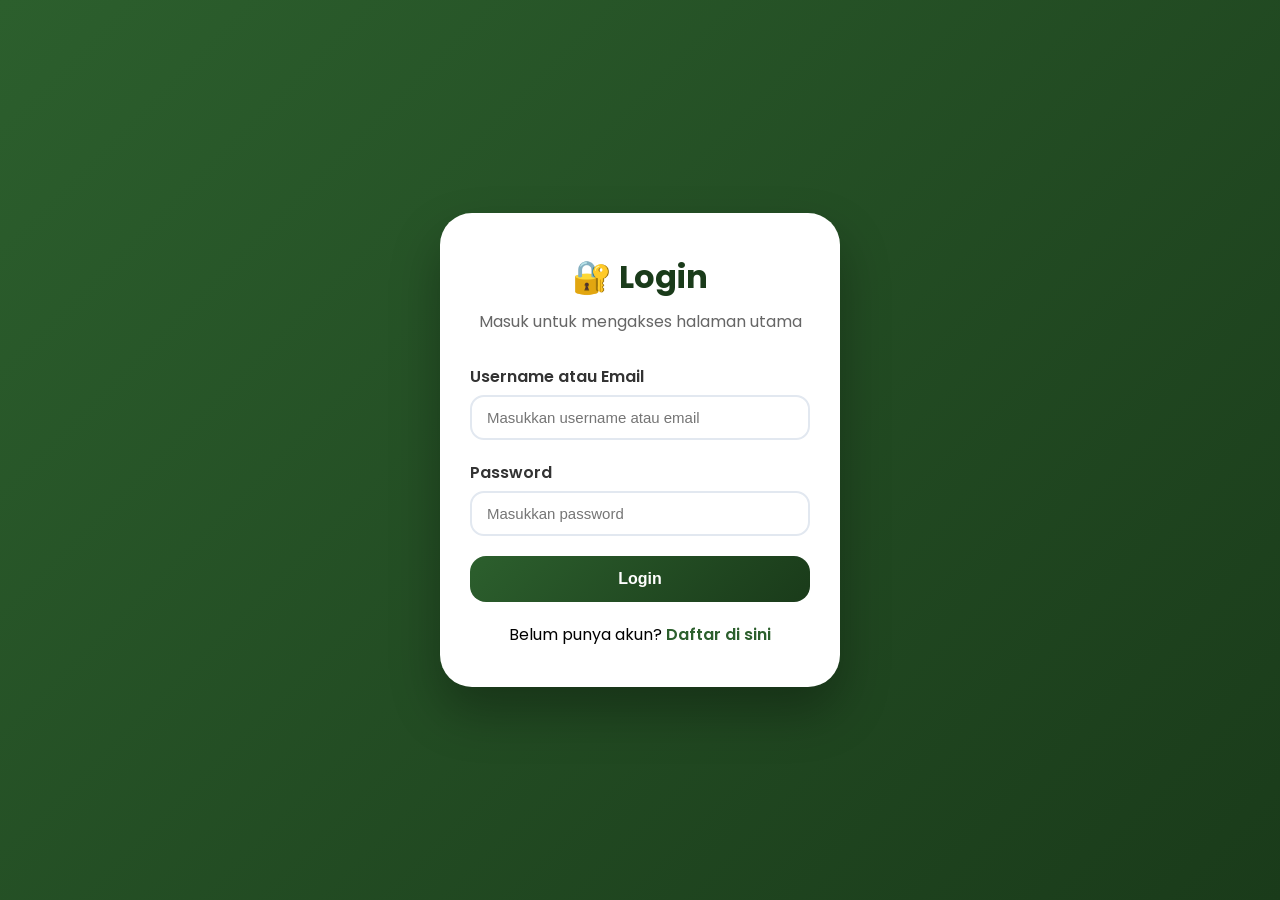
==== index.html @ 548db0e6 "Update index.html" ====
<!DOCTYPE html>
<html lang="id">
<head>
    <meta charset="UTF-8">
    <meta name="viewport" content="width=device-width, initial-scale=1.0">
    <title>UMKM Desa Depok</title>
    <link href="https://fonts.googleapis.com/css2?family=Poppins:wght@400;500;600;700&display=swap" rel="stylesheet">
    <link rel="stylesheet" href="https://cdnjs.cloudflare.com/ajax/libs/font-awesome/6.5.1/css/all.min.css">
    <style>
        * { margin:0; padding:0; box-sizing:border-box; }
        body { font-family:'Poppins',sans-serif; background:#f0f4f8; }
        .navbar { background:white; padding:15px 5%; display:flex; justify-content:space-between; align-items:center; flex-wrap:wrap; gap:15px; box-shadow:0 2px 10px rgba(0,0,0,0.05); }
        .logo { display:flex; align-items:center; gap:10px; }
        .logo-icon { background:linear-gradient(135deg,#2c5f2d,#1a3b1a); width:45px; height:45px; border-radius:12px; display:flex; align-items:center; justify-content:center; color:white; font-size:24px; }
        .logo-text h2 { font-size:1.2em; color:#2c5f2d; }
        .logo-text p { font-size:0.7em; color:#666; }
        .nav-links { display:flex; gap:20px; align-items:center; flex-wrap:wrap; }
        .nav-links a { text-decoration:none; color:#333; font-weight:500; transition:0.3s; padding-bottom:5px; }
        .nav-links a:hover { color:#2c5f2d; }
        .nav-links a.active { color:#2c5f2d; font-weight:600; border-bottom:3px solid #2c5f2d; }
        .btn-outline { border:2px solid #2c5f2d; padding:8px 20px; border-radius:25px; background:transparent; }
        .btn-outline:hover { background:#2c5f2d; color:white !important; }
        .btn-logout-user { background:#f44336; color:white !important; padding:8px 20px; border-radius:25px; border:none; cursor:pointer; font-weight:500; }
        .btn-logout-user:hover { background:#d32f2f; }
        .user-name { font-size:15px; color:#2c5f2d; font-weight:600; display:inline-flex; align-items:center; gap:8px; }
        .btn-login-user { border:2px solid #2196f3; padding:8px 20px; border-radius:25px; background:transparent; color:#2196f3; cursor:pointer; font-weight:500; }
        .btn-login-user:hover { background:#2196f3; color:white; }
        .btn-register-user { background:#2196f3; padding:8px 20px; border-radius:25px; color:white; cursor:pointer; font-weight:500; border:none; }
        .btn-register-user:hover { background:#1976d2; }
        .hero { background:linear-gradient(135deg,#2c5f2d,#1a3b1a); color:white; padding:50px 5%; text-align:center; }
        .hero h1 { font-size:2em; margin-bottom:15px; }
        .hero-stats { display:flex; justify-content:center; gap:50px; margin-top:30px; flex-wrap:wrap; }
        .stat-number { font-size:2em; font-weight:700; }
        .container { max-width:1200px; margin:0 auto; padding:40px 5%; }
        .search-section { background:white; border-radius:20px; padding:25px; box-shadow:0 5px 15px rgba(0,0,0,0.05); margin-top:-30px; position:relative; z-index:10; }
        .search-form { display:flex; gap:15px; flex-wrap:wrap; }
        .search-wrapper { flex:3; position:relative; }
        .search-wrapper i { position:absolute; left:15px; top:50%; transform:translateY(-50%); color:#999; }
        .search-wrapper input { width:100%; padding:14px 15px 14px 45px; border:2px solid #e0e0e0; border-radius:12px; font-size:16px; }
        .btn-search { background:linear-gradient(135deg,#2c5f2d,#1a3b1a); color:white; padding:14px 35px; border:none; border-radius:12px; font-weight:600; cursor:pointer; }
        .section-title { text-align:center; margin:40px 0 30px; }
        .section-title .badge { background:#e8f5e9; color:#2c5f2d; padding:5px 15px; border-radius:20px; display:inline-block; margin-bottom:15px; }
        .product-grid { display:grid; grid-template-columns:repeat(auto-fill,minmax(300px,1fr)); gap:25px; }
        .product-card { background:white; border-radius:20px; overflow:hidden; box-shadow:0 5px 15px rgba(0,0,0,0.08); transition:0.3s; }
        .product-card:hover { transform:translateY(-5px); box-shadow:0 10px 25px rgba(0,0,0,0.1); }
        .product-image { width:100%; display:flex; align-items:center; justify-content:center; background:#f5f5f5; overflow:hidden; }
        .product-image img { width:100%; height:auto; display:block; }
        .product-image .no-image { width:100%; height:200px; display:flex; align-items:center; justify-content:center; font-size:64px; color:#ccc; background:#f5f5f5; }
        .product-info { padding:20px; }
        .product-info h3 { font-size:1.2em; color:#1a3b1a; }
        .price { font-size:1.4em; color:#2c5f2d; font-weight:700; margin:10px 0; }
        .description { color:#666; font-size:0.85em; margin:10px 0; line-height:1.5; display:-webkit-box; -webkit-line-clamp:3; -webkit-box-orient:vertical; overflow:hidden; }
        .umkm-name, .contact { font-size:0.85em; margin:5px 0; display:flex; align-items:center; gap:5px; }
        .category-tag { display:inline-block; background:#e8f5e9; color:#2c5f2d; padding:4px 10px; border-radius:20px; font-size:0.7em; margin-top:10px; }
        .whatsapp-btn { display:inline-flex; align-items:center; gap:8px; background:#25D366; color:white; padding:8px 18px; border-radius:30px; text-decoration:none; margin-top:12px; font-size:0.85em; font-weight:600; transition:0.3s; }
        .whatsapp-btn:hover { background:#128C7E; transform:scale(1.03); }
        .footer { background:#1a1a2e; color:white; text-align:center; padding:30px 5% 15px; margin-top:50px; }
        @media (max-width:768px){ .hero h1 { font-size:1.3em; } .search-form { flex-direction:column; } }
    </style>
</head>
<body>
    <nav class="navbar">
        <div class="logo">
            <div class="logo-icon">🏪</div>
            <div class="logo-text">
                <h2>UMKM Desa Depok</h2>
                <p>Kec. Kandeman - Kab. Batang</p>
            </div>
        </div>
        <div class="nav-links">
            <a href="beranda.html" class="active">Beranda</a>
            <a href="tentang.html">Tentang</a>
            <a href="kontak.html">Kontak</a>
            <a href="login.html" class="btn-outline"><i class="fas fa-lock"></i> Login Admin</a>
            <!-- User Login/Daftar akan muncul di sini (untuk navigasi manual) -->
            <div id="userNav" style="display:inline-flex;align-items:center;gap:10px;"></div>
        </div>
    </nav>

    <section class="hero">
        <h1>Selamat Datang di Sistem Informasi Pemasaran UMKM Berbasis Website</h1>
        <div class="hero-stats">
            <div class="stat-item"><div class="stat-number" id="totalProducts">0</div><div>Produk</div></div>
            <div class="stat-item"><div class="stat-number" id="totalUMKM">0</div><div>UMKM</div></div>
            <div class="stat-item"><div class="stat-number" id="totalCategories">0</div><div>Kategori</div></div>
        </div>
    </section>

    <div class="container">
        <div class="search-section">
            <form class="search-form" id="searchForm">
                <div class="search-wrapper"><i class="fas fa-search"></i><input type="text" id="searchInput" placeholder="Cari produk..."></div>
                <button type="submit" class="btn-search"><i class="fas fa-search"></i> Cari Produk</button>
            </form>
        </div>
        <div class="section-title"><span class="badge"><i class="fas fa-fire"></i> Menu Pilihan</span><h2>Produk Kuliner UMKM Desa Depok</h2></div>
        <div class="product-grid" id="productGrid"></div>
    </div>

    <footer class="footer">
        <p>&copy; 2026 Sistem Informasi Pemasaran UMKM Desa Depok | Kecamatan Kandeman | Kabupaten Batang</p>
        <p style="margin-top:10px;"><i class="fas fa-phone"></i> 0857-4871-0963 | <i class="fas fa-envelope"></i> umkm@desadepok.id</p>
    </footer>

    <script>
        // ============================================
        // CEK LOGIN (WAJIB)
        // ============================================
        const userData = localStorage.getItem('userLoggedIn');
        if (!userData) {
            // Belum login -> langsung redirect ke login
            window.location.href = 'user_login.html';
        }

        // ============================================
        // TAMPILKAN NAVBAR USER (Login/Daftar atau Logout)
        // ============================================
        function showUserNav() {
            const userNav = document.getElementById('userNav');
            const isLoggedIn = localStorage.getItem('userLoggedIn');
            
            if (isLoggedIn) {
                try {
                    const user = JSON.parse(isLoggedIn);
                    userNav.innerHTML = `
                        <span class="user-name"><i class="fas fa-user-circle"></i> ${user.fullname || user.username || 'User'}</span>
                        <button onclick="logoutUser()" class="btn-logout-user"><i class="fas fa-sign-out-alt"></i> Logout</button>
                    `;
                } catch(e) {
                    // Jika data rusak, redirect ke login
                    window.location.href = 'user_login.html';
                }
            } else {
                // Belum login -> tampilkan tombol Login dan Daftar
                userNav.innerHTML = `
                    <a href="user_login.html" class="btn-login-user"><i class="fas fa-sign-in-alt"></i> Login</a>
                    <a href="user_register.html" class="btn-register-user"><i class="fas fa-user-plus"></i> Daftar</a>
                `;
            }
        }

        function logoutUser() {
            localStorage.removeItem('userLoggedIn');
            window.location.href = 'user_login.html';
        }

        showUserNav();

        // ============================================
        // DATA PRODUK
        // ============================================
        let products = [];
        let umkmList = [];

        function loadData() {
            try {
                const stored = localStorage.getItem('umkm_products');
                products = stored ? JSON.parse(stored) : [];
            } catch(e) { products = []; }
            try {
                const storedUmkm = localStorage.getItem('umkm_list');
                umkmList = storedUmkm ? JSON.parse(storedUmkm) : [];
            } catch(e) { umkmList = []; }
            updateStats();
            displayProducts(products);
        }

        function updateStats() {
            document.getElementById('totalProducts').innerText = products.length;
            document.getElementById('totalUMKM').innerText = umkmList.length;
            const uniqueCat = new Set(products.map(p => p.category_name)).size;
            document.getElementById('totalCategories').innerText = uniqueCat;
        }

        function displayProducts(data) {
            const grid = document.getElementById('productGrid');
            if (!data || data.length===0) {
                grid.innerHTML = `<div style="text-align:center;padding:50px;background:white;border-radius:20px;grid-column:1/-1;"><i class="fas fa-box-open" style="font-size:60px;color:#ccc;margin-bottom:20px;"></i><h3>Belum ada produk</h3><p>Silakan tambahkan produk melalui admin.</p></div>`;
                return;
            }
            grid.innerHTML = data.map(p => {
                const hasImage = p.image && p.image.length>10 && p.image!=='📦';
                let waLink = '#';
                if (p.contact) {
                    const clean = p.contact.replace(/\D/g,'');
                    const final = clean.startsWith('62') ? clean : '62'+clean;
                    waLink = `https://wa.me/${final}?text=${encodeURIComponent('Halo, saya mau pesan '+p.name)}`;
                }
                return `<div class="product-card">
                    <div class="product-image">${hasImage ? `<img src="${p.image}" alt="${p.name}" onerror="this.parentElement.innerHTML='<div class=\\'no-image\\'>${p.icon||'📦'}</div>'">` : `<div class="no-image">${p.icon||'📦'}</div>`}</div>
                    <div class="product-info">
                        <h3>${p.name}</h3>
                        <div class="price">Rp ${(p.price||0).toLocaleString('id-ID')}</div>
                        <div class="description">${p.description||'Deskripsi tidak tersedia'}</div>
                        <div class="umkm-name"><i class="fas fa-store"></i> ${p.umkm_name||'-'}</div>
                        <div class="contact"><i class="fab fa-whatsapp"></i> ${p.contact||'-'}</div>
                        <div class="category-tag"><i class="fas fa-tag"></i> ${p.category_name||'Umum'}</div>
                        ${p.contact ? `<a href="${waLink}" target="_blank" class="whatsapp-btn"><i class="fab fa-whatsapp"></i> Pesan Sekarang</a>` : ''}
                    </div>
                </div>`;
            }).join('');
        }

        function filterProducts() {
            const s = document.getElementById('searchInput').value.toLowerCase().trim();
            if (!s) { displayProducts(products); return; }
            const filtered = products.filter(p => (p.name||'').toLowerCase().includes(s) || (p.umkm_name||'').toLowerCase().includes(s) || (p.description||'').toLowerCase().includes(s));
            displayProducts(filtered);
        }

        document.getElementById('searchForm').addEventListener('submit', e => { e.preventDefault(); filterProducts(); });
        document.getElementById('searchInput').addEventListener('input', filterProducts);

        loadData();

        window.addEventListener('storage', function(e) {
            if (e.key === 'umkm_products' || e.key === 'umkm_list') loadData();
            if (e.key === 'userLoggedIn') {
                showUserNav();
                if (!e.newValue) window.location.href = 'user_login.html';
            }
        });
        console.log('✅ index.html siap');
    </script>
</body>
</html>
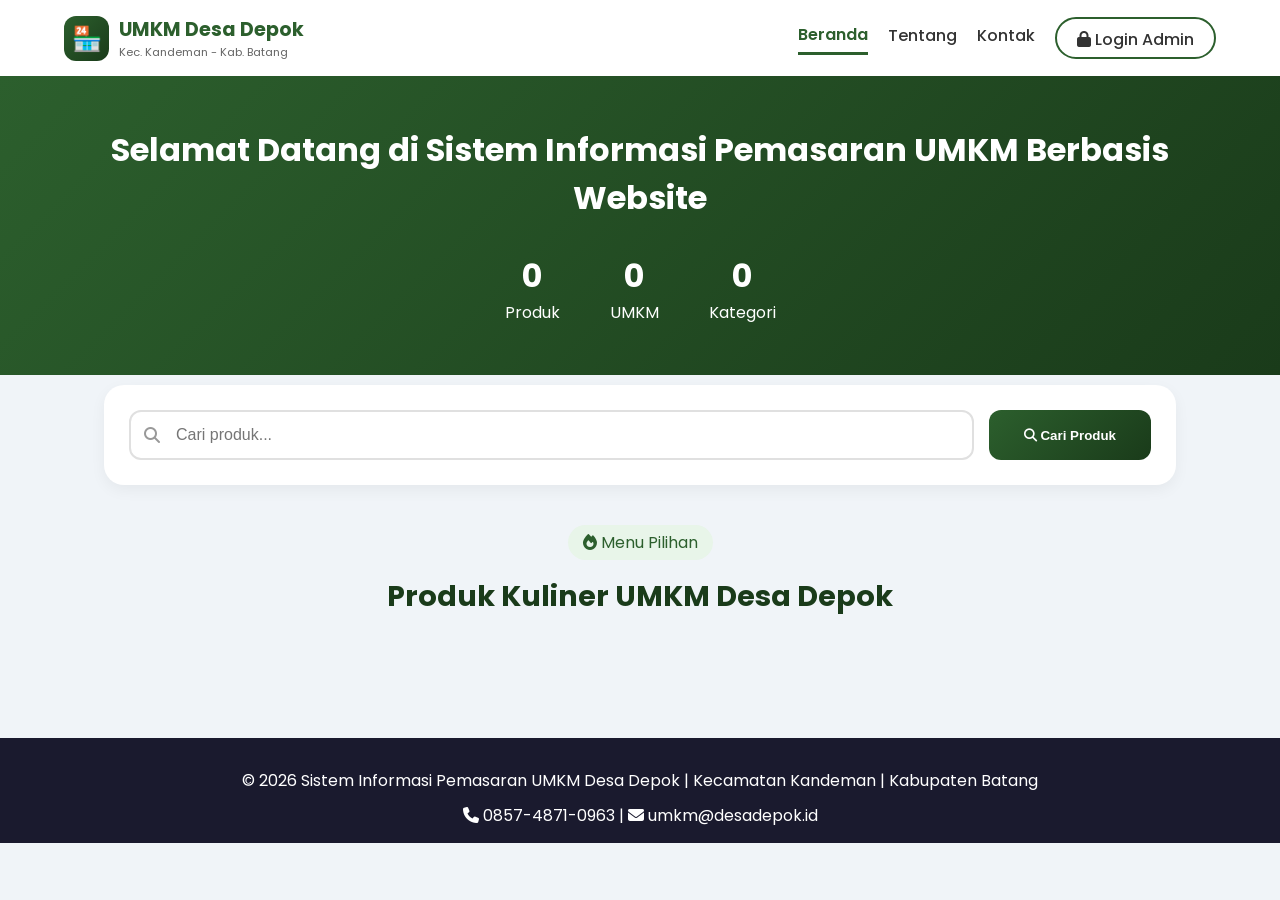
==== commit 51c2f3e8: "Update index.html" ====
--- a/index.html
+++ b/index.html
@@ -3,59 +3,52 @@
 <head>
     <meta charset="UTF-8">
     <meta name="viewport" content="width=device-width, initial-scale=1.0">
-    <title>UMKM Desa Depok</title>
+    <title>UMKM Desa Depok - Kandeman, Batang</title>
     <link href="https://fonts.googleapis.com/css2?family=Poppins:wght@400;500;600;700&display=swap" rel="stylesheet">
     <link rel="stylesheet" href="https://cdnjs.cloudflare.com/ajax/libs/font-awesome/6.5.1/css/all.min.css">
     <style>
-        * { margin:0; padding:0; box-sizing:border-box; }
-        body { font-family:'Poppins',sans-serif; background:#f0f4f8; }
-        .navbar { background:white; padding:15px 5%; display:flex; justify-content:space-between; align-items:center; flex-wrap:wrap; gap:15px; box-shadow:0 2px 10px rgba(0,0,0,0.05); }
-        .logo { display:flex; align-items:center; gap:10px; }
-        .logo-icon { background:linear-gradient(135deg,#2c5f2d,#1a3b1a); width:45px; height:45px; border-radius:12px; display:flex; align-items:center; justify-content:center; color:white; font-size:24px; }
-        .logo-text h2 { font-size:1.2em; color:#2c5f2d; }
-        .logo-text p { font-size:0.7em; color:#666; }
-        .nav-links { display:flex; gap:20px; align-items:center; flex-wrap:wrap; }
-        .nav-links a { text-decoration:none; color:#333; font-weight:500; transition:0.3s; padding-bottom:5px; }
-        .nav-links a:hover { color:#2c5f2d; }
-        .nav-links a.active { color:#2c5f2d; font-weight:600; border-bottom:3px solid #2c5f2d; }
-        .btn-outline { border:2px solid #2c5f2d; padding:8px 20px; border-radius:25px; background:transparent; }
-        .btn-outline:hover { background:#2c5f2d; color:white !important; }
-        .btn-logout-user { background:#f44336; color:white !important; padding:8px 20px; border-radius:25px; border:none; cursor:pointer; font-weight:500; }
-        .btn-logout-user:hover { background:#d32f2f; }
-        .user-name { font-size:15px; color:#2c5f2d; font-weight:600; display:inline-flex; align-items:center; gap:8px; }
-        .btn-login-user { border:2px solid #2196f3; padding:8px 20px; border-radius:25px; background:transparent; color:#2196f3; cursor:pointer; font-weight:500; }
-        .btn-login-user:hover { background:#2196f3; color:white; }
-        .btn-register-user { background:#2196f3; padding:8px 20px; border-radius:25px; color:white; cursor:pointer; font-weight:500; border:none; }
-        .btn-register-user:hover { background:#1976d2; }
-        .hero { background:linear-gradient(135deg,#2c5f2d,#1a3b1a); color:white; padding:50px 5%; text-align:center; }
-        .hero h1 { font-size:2em; margin-bottom:15px; }
-        .hero-stats { display:flex; justify-content:center; gap:50px; margin-top:30px; flex-wrap:wrap; }
-        .stat-number { font-size:2em; font-weight:700; }
-        .container { max-width:1200px; margin:0 auto; padding:40px 5%; }
-        .search-section { background:white; border-radius:20px; padding:25px; box-shadow:0 5px 15px rgba(0,0,0,0.05); margin-top:-30px; position:relative; z-index:10; }
-        .search-form { display:flex; gap:15px; flex-wrap:wrap; }
-        .search-wrapper { flex:3; position:relative; }
-        .search-wrapper i { position:absolute; left:15px; top:50%; transform:translateY(-50%); color:#999; }
-        .search-wrapper input { width:100%; padding:14px 15px 14px 45px; border:2px solid #e0e0e0; border-radius:12px; font-size:16px; }
-        .btn-search { background:linear-gradient(135deg,#2c5f2d,#1a3b1a); color:white; padding:14px 35px; border:none; border-radius:12px; font-weight:600; cursor:pointer; }
-        .section-title { text-align:center; margin:40px 0 30px; }
-        .section-title .badge { background:#e8f5e9; color:#2c5f2d; padding:5px 15px; border-radius:20px; display:inline-block; margin-bottom:15px; }
-        .product-grid { display:grid; grid-template-columns:repeat(auto-fill,minmax(300px,1fr)); gap:25px; }
-        .product-card { background:white; border-radius:20px; overflow:hidden; box-shadow:0 5px 15px rgba(0,0,0,0.08); transition:0.3s; }
-        .product-card:hover { transform:translateY(-5px); box-shadow:0 10px 25px rgba(0,0,0,0.1); }
-        .product-image { width:100%; display:flex; align-items:center; justify-content:center; background:#f5f5f5; overflow:hidden; }
-        .product-image img { width:100%; height:auto; display:block; }
-        .product-image .no-image { width:100%; height:200px; display:flex; align-items:center; justify-content:center; font-size:64px; color:#ccc; background:#f5f5f5; }
-        .product-info { padding:20px; }
-        .product-info h3 { font-size:1.2em; color:#1a3b1a; }
-        .price { font-size:1.4em; color:#2c5f2d; font-weight:700; margin:10px 0; }
-        .description { color:#666; font-size:0.85em; margin:10px 0; line-height:1.5; display:-webkit-box; -webkit-line-clamp:3; -webkit-box-orient:vertical; overflow:hidden; }
-        .umkm-name, .contact { font-size:0.85em; margin:5px 0; display:flex; align-items:center; gap:5px; }
-        .category-tag { display:inline-block; background:#e8f5e9; color:#2c5f2d; padding:4px 10px; border-radius:20px; font-size:0.7em; margin-top:10px; }
-        .whatsapp-btn { display:inline-flex; align-items:center; gap:8px; background:#25D366; color:white; padding:8px 18px; border-radius:30px; text-decoration:none; margin-top:12px; font-size:0.85em; font-weight:600; transition:0.3s; }
-        .whatsapp-btn:hover { background:#128C7E; transform:scale(1.03); }
-        .footer { background:#1a1a2e; color:white; text-align:center; padding:30px 5% 15px; margin-top:50px; }
-        @media (max-width:768px){ .hero h1 { font-size:1.3em; } .search-form { flex-direction:column; } }
+        * { margin: 0; padding: 0; box-sizing: border-box; }
+        body { font-family: 'Poppins', sans-serif; background: #f0f4f8; }
+        .navbar { background: white; padding: 15px 5%; display: flex; justify-content: space-between; align-items: center; flex-wrap: wrap; gap: 15px; box-shadow: 0 2px 10px rgba(0,0,0,0.05); }
+        .logo { display: flex; align-items: center; gap: 10px; }
+        .logo-icon { background: linear-gradient(135deg, #2c5f2d, #1a3b1a); width: 45px; height: 45px; border-radius: 12px; display: flex; align-items: center; justify-content: center; color: white; font-size: 24px; }
+        .logo-text h2 { font-size: 1.2em; color: #2c5f2d; }
+        .logo-text p { font-size: 0.7em; color: #666; }
+        .nav-links { display: flex; gap: 20px; align-items: center; flex-wrap: wrap; }
+        .nav-links a { text-decoration: none; color: #333; font-weight: 500; transition: 0.3s; padding-bottom: 5px; }
+        .nav-links a:hover { color: #2c5f2d; }
+        .nav-links a.active { color: #2c5f2d; font-weight: 600; border-bottom: 3px solid #2c5f2d; }
+        .btn-outline { border: 2px solid #2c5f2d; padding: 8px 20px; border-radius: 25px; background: transparent; }
+        .btn-outline:hover { background: #2c5f2d; color: white !important; }
+        .hero { background: linear-gradient(135deg, #2c5f2d, #1a3b1a); color: white; padding: 50px 5%; text-align: center; }
+        .hero h1 { font-size: 2em; margin-bottom: 15px; }
+        .hero-stats { display: flex; justify-content: center; gap: 50px; margin-top: 30px; flex-wrap: wrap; }
+        .stat-number { font-size: 2em; font-weight: 700; }
+        .container { max-width: 1200px; margin: 0 auto; padding: 40px 5%; }
+        .search-section { background: white; border-radius: 20px; padding: 25px; box-shadow: 0 5px 15px rgba(0,0,0,0.05); margin-top: -30px; position: relative; z-index: 10; }
+        .search-form { display: flex; gap: 15px; flex-wrap: wrap; }
+        .search-wrapper { flex: 3; position: relative; }
+        .search-wrapper i { position: absolute; left: 15px; top: 50%; transform: translateY(-50%); color: #999; }
+        .search-wrapper input { width: 100%; padding: 14px 15px 14px 45px; border: 2px solid #e0e0e0; border-radius: 12px; font-size: 16px; }
+        .btn-search { background: linear-gradient(135deg, #2c5f2d, #1a3b1a); color: white; padding: 14px 35px; border: none; border-radius: 12px; font-weight: 600; cursor: pointer; }
+        .section-title { text-align: center; margin: 40px 0 30px; }
+        .section-title .badge { background: #e8f5e9; color: #2c5f2d; padding: 5px 15px; border-radius: 20px; display: inline-block; margin-bottom: 15px; }
+        .section-title h2 { font-size: 1.8em; color: #1a3b1a; }
+        .product-grid { display: grid; grid-template-columns: repeat(auto-fill, minmax(300px, 1fr)); gap: 25px; }
+        .product-card { background: white; border-radius: 20px; overflow: hidden; box-shadow: 0 5px 15px rgba(0,0,0,0.08); transition: 0.3s; }
+        .product-card:hover { transform: translateY(-5px); box-shadow: 0 10px 25px rgba(0,0,0,0.1); }
+        .product-image { width: 100%; height: 220px; display: flex; align-items: center; justify-content: center; background: #f0f0f0; overflow: hidden; }
+        .product-image img { width: 100%; height: 100%; object-fit: cover; }
+        .product-image .no-image { font-size: 60px; color: #ccc; }
+        .product-info { padding: 20px; }
+        .product-info h3 { font-size: 1.2em; color: #1a3b1a; }
+        .price { font-size: 1.4em; color: #2c5f2d; font-weight: 700; margin: 10px 0; }
+        .description { color: #666; font-size: 0.85em; margin: 10px 0; line-height: 1.5; display: -webkit-box; -webkit-line-clamp: 3; -webkit-box-orient: vertical; overflow: hidden; }
+        .umkm-name, .contact { font-size: 0.85em; margin: 5px 0; display: flex; align-items: center; gap: 5px; }
+        .category-tag { display: inline-block; background: #e8f5e9; color: #2c5f2d; padding: 4px 10px; border-radius: 20px; font-size: 0.7em; margin-top: 10px; }
+        .whatsapp-btn { display: inline-flex; align-items: center; gap: 5px; background: #25D366; color: white; padding: 6px 12px; border-radius: 8px; text-decoration: none; margin-top: 12px; font-size: 0.8em; }
+        .footer { background: #1a1a2e; color: white; text-align: center; padding: 30px 5% 15px; margin-top: 50px; }
+        @media (max-width: 768px) { .hero h1 { font-size: 1.3em; } .search-form { flex-direction: column; } }
     </style>
 </head>
 <body>
@@ -72,8 +65,6 @@
             <a href="tentang.html">Tentang</a>
             <a href="kontak.html">Kontak</a>
             <a href="login.html" class="btn-outline"><i class="fas fa-lock"></i> Login Admin</a>
-            <!-- User Login/Daftar akan muncul di sini (untuk navigasi manual) -->
-            <div id="userNav" style="display:inline-flex;align-items:center;gap:10px;"></div>
         </div>
     </nav>
 
@@ -89,138 +80,138 @@
     <div class="container">
         <div class="search-section">
             <form class="search-form" id="searchForm">
-                <div class="search-wrapper"><i class="fas fa-search"></i><input type="text" id="searchInput" placeholder="Cari produk..."></div>
+                <div class="search-wrapper">
+                    <i class="fas fa-search"></i>
+                    <input type="text" id="searchInput" placeholder="Cari produk...">
+                </div>
                 <button type="submit" class="btn-search"><i class="fas fa-search"></i> Cari Produk</button>
             </form>
         </div>
-        <div class="section-title"><span class="badge"><i class="fas fa-fire"></i> Menu Pilihan</span><h2>Produk Kuliner UMKM Desa Depok</h2></div>
+
+        <div class="section-title">
+            <span class="badge"><i class="fas fa-fire"></i> Menu Pilihan</span>
+            <h2>Produk Kuliner UMKM Desa Depok</h2>
+        </div>
+
         <div class="product-grid" id="productGrid"></div>
     </div>
 
     <footer class="footer">
         <p>&copy; 2026 Sistem Informasi Pemasaran UMKM Desa Depok | Kecamatan Kandeman | Kabupaten Batang</p>
-        <p style="margin-top:10px;"><i class="fas fa-phone"></i> 0857-4871-0963 | <i class="fas fa-envelope"></i> umkm@desadepok.id</p>
+        <p style="margin-top: 10px;"><i class="fas fa-phone"></i> 0857-4871-0963 | <i class="fas fa-envelope"></i> umkm@desadepok.id</p>
     </footer>
 
     <script>
-        // ============================================
-        // CEK LOGIN (WAJIB)
-        // ============================================
-        const userData = localStorage.getItem('userLoggedIn');
-        if (!userData) {
-            // Belum login -> langsung redirect ke login
-            window.location.href = 'user_login.html';
-        }
-
-        // ============================================
-        // TAMPILKAN NAVBAR USER (Login/Daftar atau Logout)
-        // ============================================
-        function showUserNav() {
-            const userNav = document.getElementById('userNav');
-            const isLoggedIn = localStorage.getItem('userLoggedIn');
-            
-            if (isLoggedIn) {
-                try {
-                    const user = JSON.parse(isLoggedIn);
-                    userNav.innerHTML = `
-                        <span class="user-name"><i class="fas fa-user-circle"></i> ${user.fullname || user.username || 'User'}</span>
-                        <button onclick="logoutUser()" class="btn-logout-user"><i class="fas fa-sign-out-alt"></i> Logout</button>
-                    `;
-                } catch(e) {
-                    // Jika data rusak, redirect ke login
-                    window.location.href = 'user_login.html';
-                }
-            } else {
-                // Belum login -> tampilkan tombol Login dan Daftar
-                userNav.innerHTML = `
-                    <a href="user_login.html" class="btn-login-user"><i class="fas fa-sign-in-alt"></i> Login</a>
-                    <a href="user_register.html" class="btn-register-user"><i class="fas fa-user-plus"></i> Daftar</a>
-                `;
-            }
-        }
-
-        function logoutUser() {
-            localStorage.removeItem('userLoggedIn');
-            window.location.href = 'user_login.html';
-        }
-
-        showUserNav();
-
-        // ============================================
-        // DATA PRODUK
-        // ============================================
         let products = [];
         let umkmList = [];
 
         function loadData() {
             try {
                 const stored = localStorage.getItem('umkm_products');
-                products = stored ? JSON.parse(stored) : [];
-            } catch(e) { products = []; }
+                if (stored) {
+                    const parsed = JSON.parse(stored);
+                    products = Array.isArray(parsed) ? parsed : [];
+                } else {
+                    products = [];
+                }
+            } catch (e) {
+                products = [];
+            }
+
             try {
                 const storedUmkm = localStorage.getItem('umkm_list');
-                umkmList = storedUmkm ? JSON.parse(storedUmkm) : [];
-            } catch(e) { umkmList = []; }
+                if (storedUmkm) {
+                    const parsed = JSON.parse(storedUmkm);
+                    umkmList = Array.isArray(parsed) ? parsed : [];
+                } else {
+                    umkmList = [];
+                }
+            } catch (e) {
+                umkmList = [];
+            }
+
+            console.log('📦 Produk:', products.length);
+            console.log('🏪 UMKM:', umkmList.length);
+
             updateStats();
             displayProducts(products);
         }
 
         function updateStats() {
-            document.getElementById('totalProducts').innerText = products.length;
-            document.getElementById('totalUMKM').innerText = umkmList.length;
+            document.getElementById('totalProducts').innerText = products.length || 0;
+            document.getElementById('totalUMKM').innerText = umkmList.length || 0;
             const uniqueCat = new Set(products.map(p => p.category_name)).size;
-            document.getElementById('totalCategories').innerText = uniqueCat;
-        }
-
-        function displayProducts(data) {
+            document.getElementById('totalCategories').innerText = uniqueCat || 0;
+        }
+
+        function displayProducts(productsToShow) {
             const grid = document.getElementById('productGrid');
-            if (!data || data.length===0) {
-                grid.innerHTML = `<div style="text-align:center;padding:50px;background:white;border-radius:20px;grid-column:1/-1;"><i class="fas fa-box-open" style="font-size:60px;color:#ccc;margin-bottom:20px;"></i><h3>Belum ada produk</h3><p>Silakan tambahkan produk melalui admin.</p></div>`;
+            if (!grid) return;
+
+            if (!productsToShow || productsToShow.length === 0) {
+                grid.innerHTML = `
+                    <div style="text-align:center;padding:50px;background:white;border-radius:20px;grid-column:1/-1;">
+                        <i class="fas fa-box-open" style="font-size:60px;color:#ccc;margin-bottom:20px;"></i>
+                        <h3 style="color:#555;">Belum ada produk</h3>
+                        <p style="color:#999;">Silakan tambahkan produk melalui halaman admin.</p>
+                    </div>
+                `;
                 return;
             }
-            grid.innerHTML = data.map(p => {
-                const hasImage = p.image && p.image.length>10 && p.image!=='📦';
-                let waLink = '#';
-                if (p.contact) {
-                    const clean = p.contact.replace(/\D/g,'');
-                    const final = clean.startsWith('62') ? clean : '62'+clean;
-                    waLink = `https://wa.me/${final}?text=${encodeURIComponent('Halo, saya mau pesan '+p.name)}`;
-                }
-                return `<div class="product-card">
-                    <div class="product-image">${hasImage ? `<img src="${p.image}" alt="${p.name}" onerror="this.parentElement.innerHTML='<div class=\\'no-image\\'>${p.icon||'📦'}</div>'">` : `<div class="no-image">${p.icon||'📦'}</div>`}</div>
+
+            grid.innerHTML = productsToShow.map(p => {
+                // CEK APAKAH ADA GAMBAR (BASE64)
+                const hasImage = p.image && typeof p.image === 'string' && p.image.startsWith('data:image');
+                
+                return `
+                <div class="product-card">
+                    <div class="product-image">
+                        ${hasImage ? <img src="${p.image}" alt="${p.name}"> : <span class="no-image">${p.icon || '📦'}</span>}
+                    </div>
                     <div class="product-info">
-                        <h3>${p.name}</h3>
-                        <div class="price">Rp ${(p.price||0).toLocaleString('id-ID')}</div>
-                        <div class="description">${p.description||'Deskripsi tidak tersedia'}</div>
-                        <div class="umkm-name"><i class="fas fa-store"></i> ${p.umkm_name||'-'}</div>
-                        <div class="contact"><i class="fab fa-whatsapp"></i> ${p.contact||'-'}</div>
-                        <div class="category-tag"><i class="fas fa-tag"></i> ${p.category_name||'Umum'}</div>
-                        ${p.contact ? `<a href="${waLink}" target="_blank" class="whatsapp-btn"><i class="fab fa-whatsapp"></i> Pesan Sekarang</a>` : ''}
+                        <h3>${p.name || 'Produk'}</h3>
+                        <div class="price">Rp ${(p.price || 0).toLocaleString('id-ID')}</div>
+                        <div class="description">${p.description || 'Deskripsi produk tidak tersedia'}</div>
+                        <div class="umkm-name"><i class="fas fa-store"></i> ${p.umkm_name || '-'}</div>
+                        <div class="contact"><i class="fab fa-whatsapp"></i> ${p.contact || '-'}</div>
+                        <div class="category-tag"><i class="fas fa-tag"></i> ${p.category_name || 'Umum'}</div>
+                        ${p.contact ? <a href="https://wa.me/${p.contact.replace(/[^0-9]/g, '')}" target="_blank" class="whatsapp-btn"><i class="fab fa-whatsapp"></i> Pesan Sekarang</a> : ''}
                     </div>
-                </div>`;
-            }).join('');
+                </div>
+            `}).join('');
         }
 
         function filterProducts() {
-            const s = document.getElementById('searchInput').value.toLowerCase().trim();
-            if (!s) { displayProducts(products); return; }
-            const filtered = products.filter(p => (p.name||'').toLowerCase().includes(s) || (p.umkm_name||'').toLowerCase().includes(s) || (p.description||'').toLowerCase().includes(s));
+            const search = document.getElementById('searchInput').value.toLowerCase().trim();
+            if (!search) {
+                displayProducts(products);
+                return;
+            }
+            const filtered = products.filter(p => 
+                (p.name || '').toLowerCase().includes(search) ||
+                (p.umkm_name || '').toLowerCase().includes(search) ||
+                (p.description || '').toLowerCase().includes(search)
+            );
             displayProducts(filtered);
         }
 
-        document.getElementById('searchForm').addEventListener('submit', e => { e.preventDefault(); filterProducts(); });
+        document.getElementById('searchForm').addEventListener('submit', (e) => {
+            e.preventDefault();
+            filterProducts();
+        });
+
         document.getElementById('searchInput').addEventListener('input', filterProducts);
 
         loadData();
 
         window.addEventListener('storage', function(e) {
-            if (e.key === 'umkm_products' || e.key === 'umkm_list') loadData();
-            if (e.key === 'userLoggedIn') {
-                showUserNav();
-                if (!e.newValue) window.location.href = 'user_login.html';
+            if (e.key === 'umkm_products' || e.key === 'umkm_list') {
+                console.log('🔄 Data berubah dari tab lain, reload...');
+                loadData();
             }
         });
-        console.log('✅ index.html siap');
+
+        console.log('✅ Halaman beranda siap - menampilkan data dari localStorage');
     </script>
 </body>
 </html>
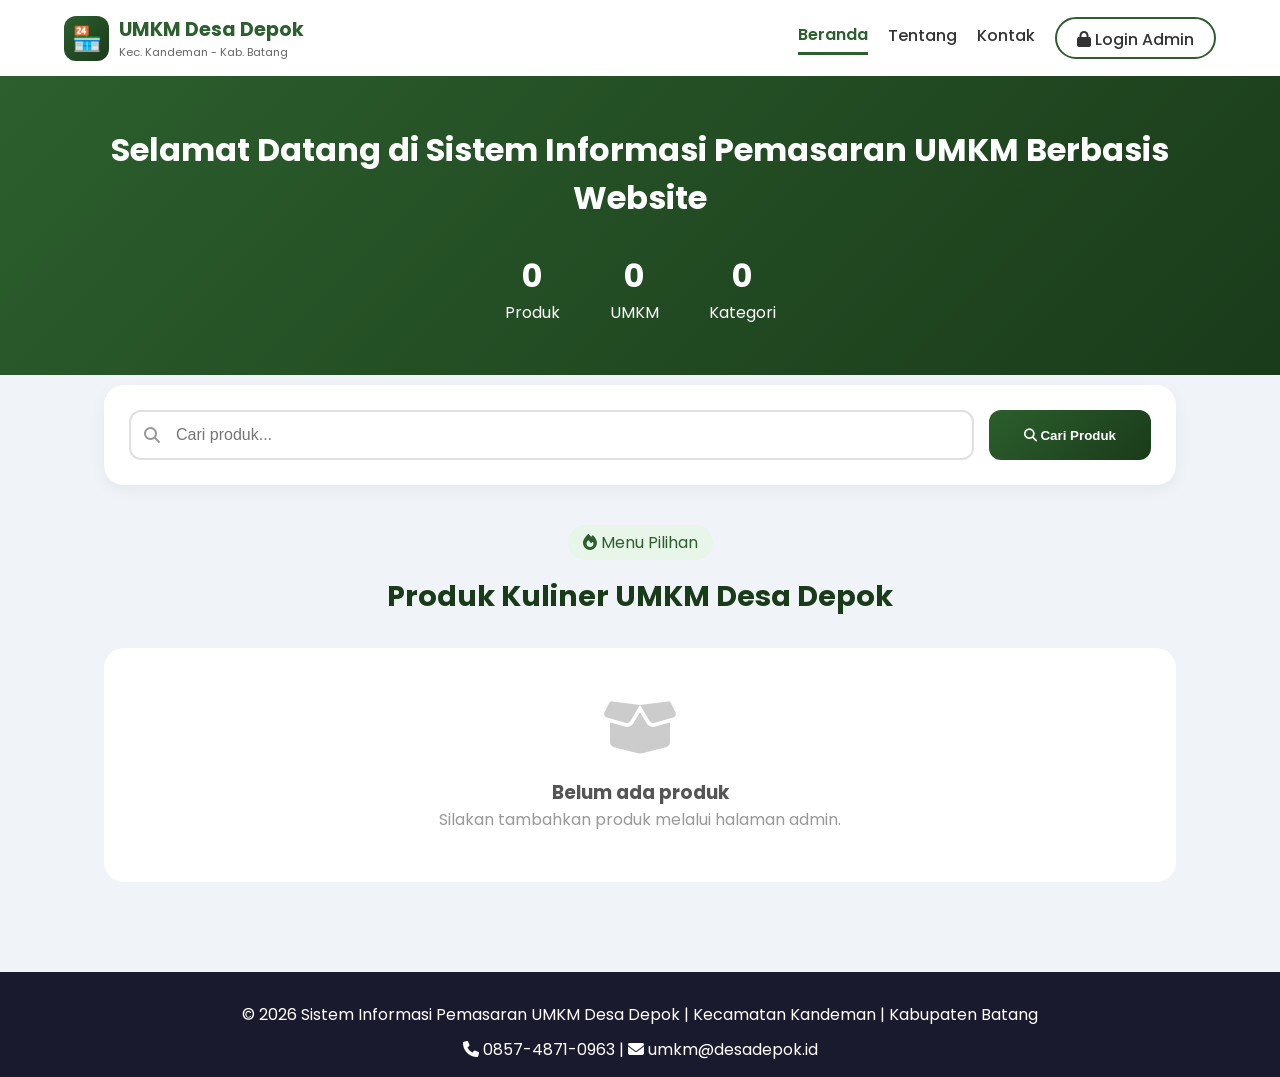
==== commit 2423fd28: "Update index.html" ====
--- a/index.html
+++ b/index.html
@@ -102,10 +102,14 @@
     </footer>
 
     <script>
+        // ================================================================
+        // DATA PRODUK & UMKM - BACA DARI LOCALSTORAGE
+        // ================================================================
         let products = [];
         let umkmList = [];
 
         function loadData() {
+            // Load produk
             try {
                 const stored = localStorage.getItem('umkm_products');
                 if (stored) {
@@ -118,6 +122,7 @@
                 products = [];
             }
 
+            // Load UMKM
             try {
                 const storedUmkm = localStorage.getItem('umkm_list');
                 if (storedUmkm) {
@@ -137,13 +142,24 @@
             displayProducts(products);
         }
 
+        // ================================================================
+        // UPDATE STATISTIK
+        // ================================================================
         function updateStats() {
+            // Total Produk
             document.getElementById('totalProducts').innerText = products.length || 0;
+
+            // Total UMKM (dari data umkm_list, BUKAN dari produk)
             document.getElementById('totalUMKM').innerText = umkmList.length || 0;
+
+            // Total Kategori (dari produk)
             const uniqueCat = new Set(products.map(p => p.category_name)).size;
             document.getElementById('totalCategories').innerText = uniqueCat || 0;
         }
 
+        // ================================================================
+        // TAMPILKAN PRODUK - DIPERBAIKI
+        // ================================================================
         function displayProducts(productsToShow) {
             const grid = document.getElementById('productGrid');
             if (!grid) return;
@@ -160,13 +176,13 @@
             }
 
             grid.innerHTML = productsToShow.map(p => {
-                // CEK APAKAH ADA GAMBAR (BASE64)
+                // Cek apakah ada gambar (base64)
                 const hasImage = p.image && typeof p.image === 'string' && p.image.startsWith('data:image');
                 
                 return `
                 <div class="product-card">
                     <div class="product-image">
-                        ${hasImage ? <img src="${p.image}" alt="${p.name}"> : <span class="no-image">${p.icon || '📦'}</span>}
+                        ${hasImage ? `<img src="${p.image}" alt="${p.name}">` : `<span class="no-image">${p.icon || '📦'}</span>`}
                     </div>
                     <div class="product-info">
                         <h3>${p.name || 'Produk'}</h3>
@@ -175,12 +191,15 @@
                         <div class="umkm-name"><i class="fas fa-store"></i> ${p.umkm_name || '-'}</div>
                         <div class="contact"><i class="fab fa-whatsapp"></i> ${p.contact || '-'}</div>
                         <div class="category-tag"><i class="fas fa-tag"></i> ${p.category_name || 'Umum'}</div>
-                        ${p.contact ? <a href="https://wa.me/${p.contact.replace(/[^0-9]/g, '')}" target="_blank" class="whatsapp-btn"><i class="fab fa-whatsapp"></i> Pesan Sekarang</a> : ''}
+                        ${p.contact ? `<a href="https://wa.me/${p.contact.replace(/[^0-9]/g, '')}" target="_blank" class="whatsapp-btn"><i class="fab fa-whatsapp"></i> Pesan Sekarang</a>` : ''}
                     </div>
                 </div>
             `}).join('');
         }
 
+        // ================================================================
+        // FILTER PRODUK (Pencarian)
+        // ================================================================
         function filterProducts() {
             const search = document.getElementById('searchInput').value.toLowerCase().trim();
             if (!search) {
@@ -195,6 +214,9 @@
             displayProducts(filtered);
         }
 
+        // ================================================================
+        // EVENT LISTENERS
+        // ================================================================
         document.getElementById('searchForm').addEventListener('submit', (e) => {
             e.preventDefault();
             filterProducts();
@@ -202,8 +224,12 @@
 
         document.getElementById('searchInput').addEventListener('input', filterProducts);
 
+        // ================================================================
+        // JALANKAN
+        // ================================================================
         loadData();
 
+        // Sinkron jika ada perubahan dari tab lain
         window.addEventListener('storage', function(e) {
             if (e.key === 'umkm_products' || e.key === 'umkm_list') {
                 console.log('🔄 Data berubah dari tab lain, reload...');
